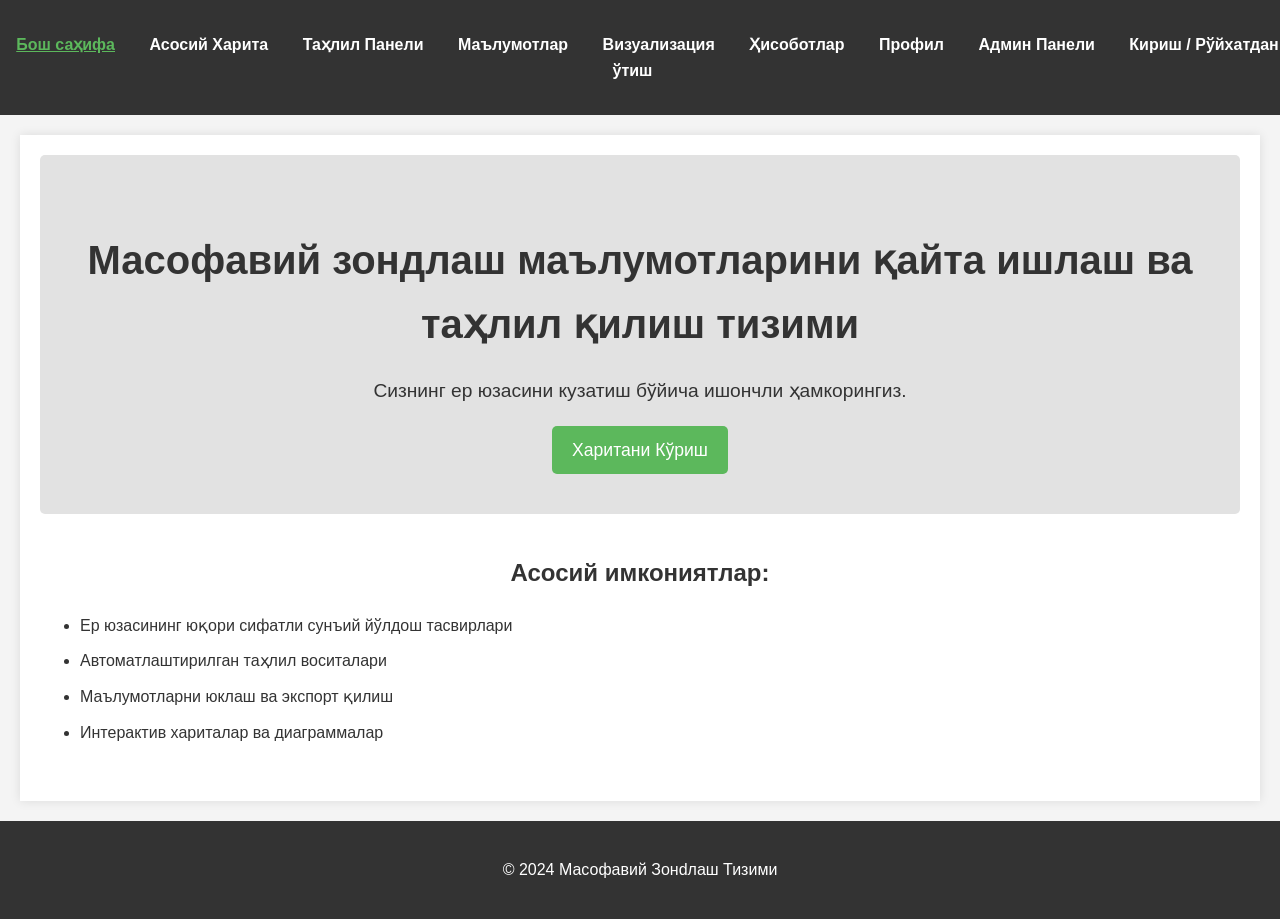
==== index.html @ b6944f49 "It seems" ====
<!DOCTYPE html>
<html lang="uz">
<head>
    <meta charset="UTF-8">
    <meta name="viewport" content="width=device-width, initial-scale=1.0">
    <title>Бош саҳифа - Масофавий Зондлаш</title>
    <link rel="stylesheet" href="style.css">
</head>
<body>
    <header>
        <nav>
            <ul>
                <li><a href="index.html">Бош саҳифа</a></li>
                <li><a href="map.html">Асосий Харита</a></li>
                <li><a href="analysis.html">Таҳлил Панели</a></li>
                <li><a href="data.html">Маълумотлар</a></li>
                <li><a href="visualization.html">Визуализация</a></li>
                <li><a href="reports.html">Ҳисоботлар</a></li>
                <li><a href="profile.html">Профил</a></li>
                <li><a href="admin.html">Админ Панели</a></li>
                <li><a href="login.html">Кириш / Рўйхатдан ўтиш</a></li>
            </ul>
        </nav>
    </header>
    <main>
        <section id="hero">
            <h1>Масофавий зондлаш маълумотларини қайта ишлаш ва таҳлил қилиш тизими</h1>
            <p>Сизнинг ер юзасини кузатиш бўйича ишончли ҳамкорингиз.</p>
            <a href="map.html" class="cta-button">Харитани Кўриш</a>
        </section>

        <section id="features">
            <h2>Асосий имкониятлар:</h2>
            <ul>
                <li>Ер юзасининг юқори сифатли сунъий йўлдош тасвирлари</li>
                <li>Автоматлаштирилган таҳлил воситалари</li>
                <li>Маълумотларни юклаш ва экспорт қилиш</li>
                <li>Интерактив хариталар ва диаграммалар</li>
            </ul>
        </section>
    </main>
    <footer>
        <p>&copy; 2024 Масофавий Зонdлаш Тизими</p>
    </footer>
    <script src="js/main.js"></script>
</body>
</html>
---- style.css ----
body {
    font-family: 'Arial', sans-serif;
    margin: 0;
    padding: 0;
    background-color: #f4f4f4;
    color: #333;
    line-height: 1.6;
}

header {
    background-color: #333;
    color: #fff;
    padding: 1rem 0;
    text-align: center;
}

header nav ul {
    padding: 0;
    list-style: none;
}

header nav ul li {
    display: inline;
    margin: 0 15px;
}

header nav ul li a {
    color: #fff;
    text-decoration: none;
    font-weight: bold;
}

header nav ul li a:hover {
    text-decoration: underline;
}

main {
    padding: 20px;
    max-width: 1200px;
    margin: 20px auto;
    background-color: #fff;
    box-shadow: 0 0 10px rgba(0,0,0,0.1);
}

#hero {
    background-color: #e2e2e2;
    padding: 40px 20px;
    text-align: center;
    border-radius: 5px;
}

#hero h1 {
    font-size: 2.5em;
    margin-bottom: 10px;
}

#hero p {
    font-size: 1.2em;
    margin-bottom: 20px;
}

.cta-button {
    display: inline-block;
    background-color: #5cb85c;
    color: white;
    padding: 10px 20px;
    text-decoration: none;
    border-radius: 5px;
    font-size: 1.1em;
}

.cta-button:hover {
    background-color: #4cae4c;
}

#features {
    padding: 20px 0;
}

#features h2 {
    text-align: center;
    margin-bottom: 20px;
}

#features ul {
    list-style: disc;
    padding-left: 40px;
}

#features ul li {
    margin-bottom: 10px;
}

footer {
    text-align: center;
    padding: 20px;
    background-color: #333;
    color: #fff;
    margin-top: 20px;
}

/* Basic Form Styling */
.form-container {
    background: #fff;
    padding: 30px;
    border-radius: 8px;
    box-shadow: 0 2px 10px rgba(0,0,0,0.1);
    max-width: 500px;
    margin: 40px auto;
}

.form-container h1, .form-container h2 {
    text-align: center;
    margin-bottom: 20px;
}

.form-group {
    margin-bottom: 15px;
}

.form-group label {
    display: block;
    margin-bottom: 5px;
    font-weight: bold;
}

.form-group input[type="text"],
.form-group input[type="email"],
.form-group input[type="password"],
.form-group select,
.form-group textarea {
    width: calc(100% - 20px);
    padding: 10px;
    border: 1px solid #ddd;
    border-radius: 4px;
    box-sizing: border-box;
}

.form-group textarea {
    resize: vertical;
    min-height: 80px;
}

.form-group button {
    background-color: #5cb85c;
    color: white;
    padding: 10px 15px;
    border: none;
    border-radius: 4px;
    cursor: pointer;
    font-size: 1em;
    width: 100%;
}

.form-group button:hover {
    background-color: #4cae4c;
}

/* Map and Chart Placeholders */
#map-container {
    height: 500px;
    width: 100%;
    background-color: #e9e9e9; /* Placeholder background */
    border: 1px solid #ccc;
    margin-bottom: 20px;
    display: flex;
    align-items: center;
    justify-content: center;
    text-align: center;
}

#chart-container {
    width: 100%;
    max-width: 800px;
    margin: 20px auto;
    background-color: #f9f9f9; /* Placeholder background */
    border: 1px solid #ccc;
    padding: 20px;
    box-sizing: border-box;
    display: flex;
    align-items: center;
    justify-content: center;
    text-align: center;
    min-height: 400px;
}

.page-title {
    text-align: center;
    margin-bottom: 30px;
}

/* Table styles */
table {
    width: 100%;
    border-collapse: collapse;
    margin-bottom: 20px;
}

table th, table td {
    border: 1px solid #ddd;
    padding: 8px;
    text-align: left;
}

table th {
    background-color: #f2f2f2;
}
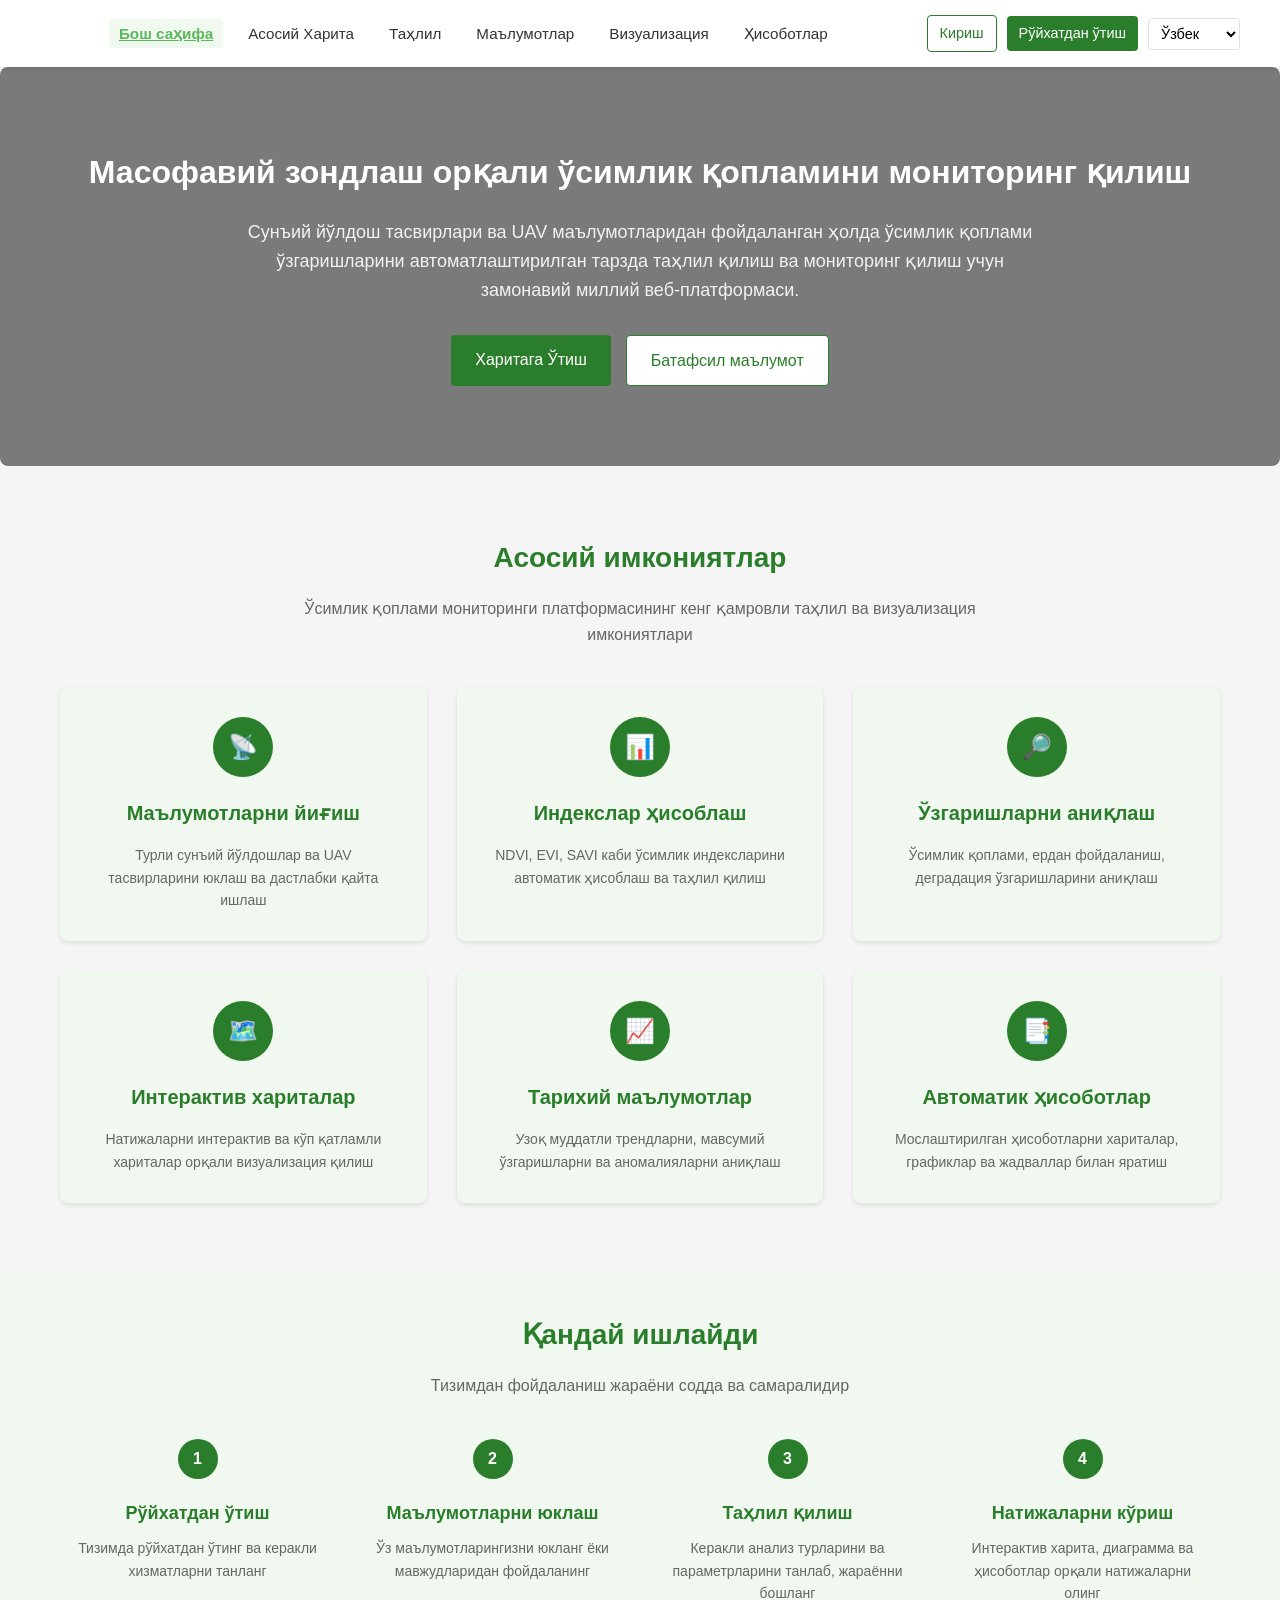
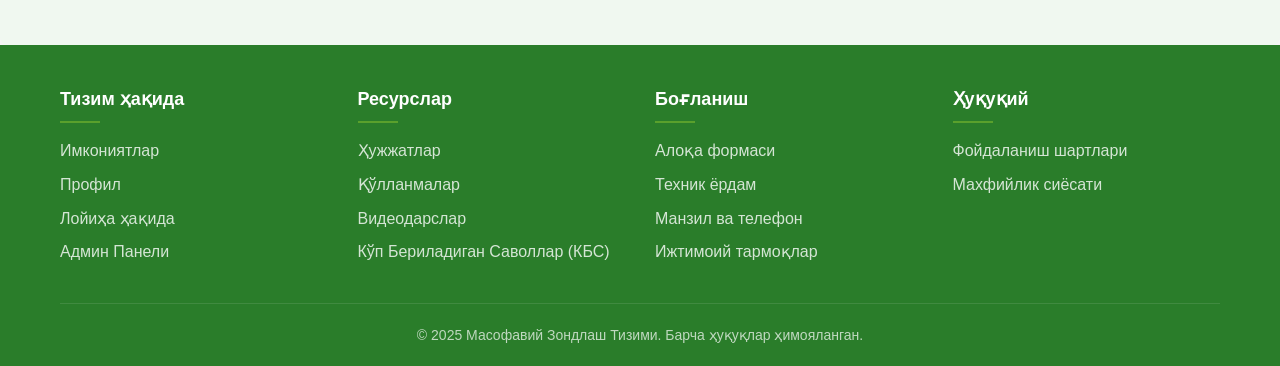
==== commit 80051b21: "Update page titles and restructure HTML for consistency across the application; move inline styles t" ====
--- a/index.html
+++ b/index.html
@@ -3,44 +3,172 @@
 <head>
     <meta charset="UTF-8">
     <meta name="viewport" content="width=device-width, initial-scale=1.0">
-    <title>Бош саҳифа - Масофавий Зондлаш</title>
+    <title>Ўсимлик қоплами мониторинги - Бош саҳифа</title>
     <link rel="stylesheet" href="style.css">
 </head>
 <body>
     <header>
-        <nav>
-            <ul>
-                <li><a href="index.html">Бош саҳифа</a></li>
-                <li><a href="map.html">Асосий Харита</a></li>
-                <li><a href="analysis.html">Таҳлил Панели</a></li>
-                <li><a href="data.html">Маълумотлар</a></li>
-                <li><a href="visualization.html">Визуализация</a></li>
-                <li><a href="reports.html">Ҳисоботлар</a></li>
-                <li><a href="profile.html">Профил</a></li>
-                <li><a href="admin.html">Админ Панели</a></li>
-                <li><a href="login.html">Кириш / Рўйхатдан ўтиш</a></li>
-            </ul>
-        </nav>
+        <div class="container header-container">
+            <nav>
+                <ul>
+                    <li><a href="index.html" class="active">Бош саҳифа</a></li>
+                    <li><a href="map.html">Асосий Харита</a></li>
+                    <li><a href="analysis.html">Таҳлил</a></li>
+                    <li><a href="data.html">Маълумотлар</a></li>
+                    <li><a href="visualization.html">Визуализация</a></li>
+                    <li><a href="reports.html">Ҳисоботлар</a></li>
+                </ul>
+            </nav>
+            <div class="user-controls">
+                <a href="login.html" class="btn btn-secondary">Кириш</a>
+                <a href="login.html" class="btn">Рўйхатдан ўтиш</a>
+                <div class="language-selector">
+                    <select>
+                        <option value="uz">Ўзбек</option>
+                        <option value="ru">Русский</option>
+                        <option value="en">English</option>
+                    </select>
+                </div>
+            </div>
+        </div>
     </header>
-    <main>
-        <section id="hero">
-            <h1>Масофавий зондлаш маълумотларини қайта ишлаш ва таҳлил қилиш тизими</h1>
-            <p>Сизнинг ер юзасини кузатиш бўйича ишончли ҳамкорингиз.</p>
-            <a href="map.html" class="cta-button">Харитани Кўриш</a>
-        </section>
-
-        <section id="features">
-            <h2>Асосий имкониятлар:</h2>
-            <ul>
-                <li>Ер юзасининг юқори сифатли сунъий йўлдош тасвирлари</li>
-                <li>Автоматлаштирилган таҳлил воситалари</li>
-                <li>Маълумотларни юклаш ва экспорт қилиш</li>
-                <li>Интерактив хариталар ва диаграммалар</li>
-            </ul>
-        </section>
-    </main>
+    
+    <section class="hero">
+        <div class="container">
+            <h2>Масофавий зондлаш орқали ўсимлик қопламини мониторинг қилиш</h2>
+            <p>Сунъий йўлдош тасвирлари ва UAV маълумотларидан фойдаланган ҳолда ўсимлик қоплами ўзгаришларини автоматлаштирилган тарзда таҳлил қилиш ва мониторинг қилиш учун замонавий миллий веб-платформаси.</p>
+            <div class="cta-buttons">
+                <a href="map.html" class="btn">Харитага Ўтиш</a>
+                <a href="#" class="btn btn-secondary">Батафсил маълумот</a>
+            </div>
+        </div>
+    </section>
+    
+    <section class="features">
+        <div class="container">
+            <div class="section-heading">
+                <h2>Асосий имкониятлар</h2>
+                <p>Ўсимлик қоплами мониторинги платформасининг кенг қамровли таҳлил ва визуализация имкониятлари</p>
+            </div>
+            
+            <div class="features-grid">
+                <div class="feature-card">
+                    <div class="feature-icon">📡</div>
+                    <h3>Маълумотларни йиғиш</h3>
+                    <p>Турли сунъий йўлдошлар ва UAV тасвирларини юклаш ва дастлабки қайта ишлаш</p>
+                </div>
+                
+                <div class="feature-card">
+                    <div class="feature-icon">📊</div>
+                    <h3>Индекслар ҳисоблаш</h3>
+                    <p>NDVI, EVI, SAVI каби ўсимлик индексларини автоматик ҳисоблаш ва таҳлил қилиш</p>
+                </div>
+                
+                <div class="feature-card">
+                    <div class="feature-icon">🔎</div>
+                    <h3>Ўзгаришларни аниқлаш</h3>
+                    <p>Ўсимлик қоплами, ердан фойдаланиш, деградация ўзгаришларини аниқлаш</p>
+                </div>
+                
+                <div class="feature-card">
+                    <div class="feature-icon">🗺️</div>
+                    <h3>Интерактив хариталар</h3>
+                    <p>Натижаларни интерактив ва кўп қатламли хариталар орқали визуализация қилиш</p>
+                </div>
+                
+                <div class="feature-card">
+                    <div class="feature-icon">📈</div>
+                    <h3>Тарихий маълумотлар</h3>
+                    <p>Узоқ муддатли трендларни, мавсумий ўзгаришларни ва аномалияларни аниқлаш</p>
+                </div>
+                
+                <div class="feature-card">
+                    <div class="feature-icon">📑</div>
+                    <h3>Автоматик ҳисоботлар</h3>
+                    <p>Мослаштирилган ҳисоботларни хариталар, графиклар ва жадваллар билан яратиш</p>
+                </div>
+            </div>
+        </div>
+    </section>
+    
+    <section class="how-it-works">
+        <div class="container">
+            <div class="section-heading">
+                <h2>Қандай ишлайди</h2>
+                <p>Тизимдан фойдаланиш жараёни содда ва самаралидир</p>
+            </div>
+            
+            <div class="steps">
+                <div class="step">
+                    <div class="step-number">1</div>
+                    <h3>Рўйхатдан ўтиш</h3>
+                    <p>Тизимда рўйхатдан ўтинг ва керакли хизматларни танланг</p>
+                </div>
+                <div class="step">
+                    <div class="step-number">2</div>
+                    <h3>Маълумотларни юклаш</h3>
+                    <p>Ўз маълумотларингизни юкланг ёки мавжудларидан фойдаланинг</p>
+                </div>
+                <div class="step">
+                    <div class="step-number">3</div>
+                    <h3>Таҳлил қилиш</h3>
+                    <p>Керакли анализ турларини ва параметрларини танлаб, жараённи бошланг</p>
+                </div>
+                <div class="step">
+                    <div class="step-number">4</div>
+                    <h3>Натижаларни кўриш</h3>
+                    <p>Интерактив харита, диаграмма ва ҳисоботлар орқали натижаларни олинг</p>
+                </div>
+            </div>
+        </div>
+    </section>
+    
     <footer>
-        <p>&copy; 2024 Масофавий Зонdлаш Тизими</p>
+        <div class="container">
+            <div class="footer-content">
+                <div class="footer-column">
+                    <h3>Тизим ҳақида</h3>
+                    <ul>
+                        <li><a href="#">Имкониятлар</a></li>
+                        <li><a href="profile.html">Профил</a></li>
+                        <li><a href="#">Лойиҳа ҳақида</a></li>
+                        <li><a href="admin.html">Админ Панели</a></li>
+                    </ul>
+                </div>
+                
+                <div class="footer-column">
+                    <h3>Ресурслар</h3>
+                    <ul>
+                        <li><a href="#">Ҳужжатлар</a></li>
+                        <li><a href="#">Қўлланмалар</a></li>
+                        <li><a href="#">Видеодарслар</a></li>
+                        <li><a href="#">Кўп Бериладиган Саволлар (КБС)</a></li>
+                    </ul>
+                </div>
+                
+                <div class="footer-column">
+                    <h3>Боғланиш</h3>
+                    <ul>
+                        <li><a href="#">Алоқа формаси</a></li>
+                        <li><a href="#">Техник ёрдам</a></li>
+                        <li><a href="#">Манзил ва телефон</a></li>
+                        <li><a href="#">Ижтимоий тармоқлар</a></li>
+                    </ul>
+                </div>
+                
+                <div class="footer-column">
+                    <h3>Ҳуқуқий</h3>
+                    <ul>
+                        <li><a href="#">Фойдаланиш шартлари</a></li>
+                        <li><a href="#">Махфийлик сиёсати</a></li>
+                    </ul>
+                </div>
+            </div>
+            
+            <div class="footer-bottom">
+                <p>&copy; 2025 Масофавий Зондлаш Тизими. Барча ҳуқуқлар ҳимояланган.</p>
+            </div>
+        </div>
     </footer>
     <script src="js/main.js"></script>
 </body>
--- a/style.css
+++ b/style.css
@@ -1,180 +1,501 @@
-body {
-    font-family: 'Arial', sans-serif;
+/* Global Styles from Wireframe */
+:root {
+    --primary-color: #2a7d2a;
+    --secondary-color: #f0f8f0;
+    --accent-color: #5aa02c;
+    --text-color: #333;
+    --light-gray: #f5f5f5;
+    --medium-gray: #e0e0e0;
+    --dark-gray: #666;
+    --white: #fff;
+    --shadow: 0 2px 5px rgba(0,0,0,0.1);
+}
+
+* {
     margin: 0;
     padding: 0;
-    background-color: #f4f4f4;
-    color: #333;
+    box-sizing: border-box;
+    font-family: 'Segoe UI', Tahoma, Geneva, Verdana, sans-serif;
+}
+
+body {
+    color: var(--text-color);
+    background-color: var(--light-gray);
     line-height: 1.6;
-}
-
+    display: flex;
+    flex-direction: column;
+    min-height: 100vh;
+}
+
+a {
+    text-decoration: none;
+    color: var(--primary-color);
+}
+a:hover {
+    color: var(--accent-color);
+}
+
+.container {
+    max-width: 1200px;
+    margin: 0 auto;
+    padding: 0 20px;
+    width: 100%;
+}
+
+.btn {
+    display: inline-block;
+    padding: 8px 16px;
+    background-color: var(--primary-color);
+    color: var(--white);
+    border: none;
+    border-radius: 4px;
+    cursor: pointer;
+    transition: all 0.3s ease;
+    font-weight: 500;
+    text-align: center;
+}
+
+.btn:hover {
+    background-color: var(--accent-color);
+    transform: translateY(-1px);
+}
+
+.btn-secondary {
+    background-color: var(--white);
+    color: var(--primary-color);
+    border: 1px solid var(--primary-color);
+}
+
+.btn-secondary:hover {
+    background-color: var(--secondary-color);
+}
+
+/* Updated Header Styles */
 header {
-    background-color: #333;
-    color: #fff;
-    padding: 1rem 0;
-    text-align: center;
-}
-
-header nav ul {
+    background-color: var(--white);
+    box-shadow: var(--shadow);
+    position: relative;
+    z-index: 100;
+    width: 100%;
+}
+
+.header-container {
+    display: flex;
+    justify-content: space-between;
+    align-items: center;
+    padding: 15px 0;
+}
+
+/* Simplified Navigation */
+nav {
+    flex: 1;
+    margin: 0;
+}
+
+nav ul {
+    display: flex;
+    list-style: none;
+    align-items: center;
+    justify-content: center;
+    gap: 15px;
     padding: 0;
-    list-style: none;
-}
-
-header nav ul li {
-    display: inline;
-    margin: 0 15px;
-}
-
-header nav ul li a {
-    color: #fff;
-    text-decoration: none;
-    font-weight: bold;
-}
-
-header nav ul li a:hover {
-    text-decoration: underline;
-}
-
+    margin: 0;
+}
+
+nav ul li a {
+    font-weight: 500;
+    padding: 6px 10px;
+    color: var(--text-color);
+    border-radius: 4px;
+    transition: all 0.3s ease;
+    font-size: 0.95em;
+    white-space: nowrap;
+}
+
+nav ul li a:hover,
+nav ul li a.active {
+    color: var(--primary-color);
+    background-color: var(--secondary-color);
+}
+
+/* Updated User Controls */
+.user-controls {
+    display: flex;
+    align-items: center;
+    gap: 10px;
+    margin-left: 20px;
+}
+
+.user-controls .btn {
+    padding: 6px 12px;
+    font-size: 0.9em;
+}
+
+.language-selector select {
+    padding: 6px 8px;
+    border: 1px solid var(--medium-gray);
+    border-radius: 4px;
+    background-color: var(--white);
+    cursor: pointer;
+    transition: border-color 0.3s ease;
+    font-size: 0.9em;
+}
+
+.language-selector select:hover {
+    border-color: var(--primary-color);
+}
+
+/* Main Content Area - Updated Styling */
 main {
-    padding: 20px;
-    max-width: 1200px;
-    margin: 20px auto;
-    background-color: #fff;
-    box-shadow: 0 0 10px rgba(0,0,0,0.1);
-}
-
-#hero {
-    background-color: #e2e2e2;
-    padding: 40px 20px;
-    text-align: center;
-    border-radius: 5px;
-}
-
-#hero h1 {
-    font-size: 2.5em;
-    margin-bottom: 10px;
-}
-
-#hero p {
-    font-size: 1.2em;
-    margin-bottom: 20px;
-}
-
-.cta-button {
-    display: inline-block;
-    background-color: #5cb85c;
-    color: white;
-    padding: 10px 20px;
-    text-decoration: none;
-    border-radius: 5px;
-    font-size: 1.1em;
-}
-
-.cta-button:hover {
-    background-color: #4cae4c;
-}
-
-#features {
-    padding: 20px 0;
-}
-
-#features h2 {
-    text-align: center;
-    margin-bottom: 20px;
-}
-
-#features ul {
-    list-style: disc;
-    padding-left: 40px;
-}
-
-#features ul li {
-    margin-bottom: 10px;
-}
-
-footer {
-    text-align: center;
-    padding: 20px;
-    background-color: #333;
-    color: #fff;
-    margin-top: 20px;
-}
-
-/* Basic Form Styling */
-.form-container {
-    background: #fff;
+    flex-grow: 1;
+    padding: 30px 0;
+    background-color: var(--light-gray);
+}
+
+.main-content-wrapper {
+    background-color: var(--white);
     padding: 30px;
     border-radius: 8px;
-    box-shadow: 0 2px 10px rgba(0,0,0,0.1);
-    max-width: 500px;
-    margin: 40px auto;
-}
-
-.form-container h1, .form-container h2 {
-    text-align: center;
+    box-shadow: var(--shadow);
+    max-width: 1200px;
+    margin: 0 auto 20px auto;
+}
+
+.page-title {
+    text-align: center;
+    margin-bottom: 30px;
+    font-size: 2em;
+    color: var(--primary-color);
+    font-weight: 600;
+}
+
+/* Hero Section from Wireframe */
+.hero {
+    background-image: linear-gradient(rgba(0,0,0,0.5), rgba(0,0,0,0.5)), url('/api/placeholder/1200/400');
+    background-size: cover;
+    background-position: center;
+    color: var(--white);
+    padding: 80px 20px; /* Added horizontal padding */
+    text-align: center;
+    border-radius: 8px; /* Optional: to match content wrapper */
+    margin-bottom: 30px; /* Space below hero */
+}
+
+.hero h2 {
+    font-size: 32px;
     margin-bottom: 20px;
 }
 
+.hero p {
+    font-size: 18px;
+    max-width: 800px;
+    margin: 0 auto 30px;
+    opacity: 0.9;
+}
+
+.cta-buttons {
+    display: flex;
+    justify-content: center;
+    gap: 15px;
+}
+
+.cta-buttons .btn {
+    padding: 12px 24px;
+    font-size: 16px;
+}
+
+/* Features Section from Wireframe */
+.features {
+    padding: 40px 0; /* Adjusted padding */
+    /* background-color: var(--white); Already part of .main-content-wrapper if used inside */
+}
+
+.section-heading {
+    text-align: center;
+    margin-bottom: 40px;
+}
+
+.section-heading h2 {
+    font-size: 28px;
+    color: var(--primary-color);
+    margin-bottom: 15px;
+}
+
+.section-heading p {
+    font-size: 16px;
+    color: var(--dark-gray);
+    max-width: 700px;
+    margin: 0 auto;
+}
+
+.features-grid {
+    display: grid;
+    grid-template-columns: repeat(auto-fit, minmax(280px, 1fr)); /* Responsive grid */
+    gap: 30px;
+}
+
+.feature-card {
+    background-color: var(--secondary-color);
+    border-radius: 8px;
+    padding: 30px;
+    text-align: center;
+    box-shadow: var(--shadow);
+    transition: transform 0.3s;
+}
+
+.feature-card:hover {
+    transform: translateY(-5px);
+}
+
+.feature-icon {
+    width: 60px;
+    height: 60px;
+    background-color: var(--primary-color);
+    border-radius: 50%;
+    display: flex;
+    align-items: center;
+    justify-content: center;
+    margin: 0 auto 20px;
+    color: var(--white);
+    font-size: 24px;
+}
+
+.feature-card h3 {
+    font-size: 20px;
+    margin-bottom: 15px;
+    color: var(--primary-color);
+}
+
+.feature-card p {
+    font-size: 14px;
+    color: var(--dark-gray);
+}
+
+/* How It Works from Wireframe */
+.how-it-works {
+    padding: 40px 0; /* Adjusted padding */
+    background-color: var(--secondary-color); /* Standalone section background */
+    margin-top: 30px; /* Space above if it follows another section */
+    border-radius: 8px;
+}
+
+.steps {
+    display: flex;
+    justify-content: space-around;
+    margin-top: 40px;
+    flex-wrap: wrap;
+    gap: 20px;
+    position: relative;
+}
+
+.step {
+    flex: 1;
+    text-align: center;
+    padding: 0 15px;
+    position: relative;
+    min-width: 200px;
+}
+
+.step:not(:last-child):after {
+    display: none !important;
+}
+
+.step-arrow {
+    display: flex;
+    align-items: center;
+    justify-content: center;
+    font-size: 2.2em;
+    color: var(--primary-color);
+    flex: 0 0 40px;
+    height: 100%;
+    margin: 0 0px;
+    user-select: none;
+}
+
+.step-number {
+    width: 40px;
+    height: 40px;
+    background-color: var(--primary-color);
+    color: var(--white);
+    border-radius: 50%;
+    display: flex;
+    align-items: center;
+    justify-content: center;
+    margin: 0 auto 20px;
+    font-weight: bold;
+    position: relative;
+    z-index: 1;
+}
+
+.step h3 {
+    margin-bottom: 10px; /* Adjusted margin */
+    color: var(--primary-color);
+    font-size: 18px; /* Adjusted font size */
+}
+.step p {
+    font-size: 14px;
+    color: var(--dark-gray);
+}
+
+/* Footer from Wireframe */
+footer {
+    background-color: var(--primary-color);
+    color: var(--white);
+    padding: 40px 0 20px;
+    margin-top: auto; /* Pushes footer to bottom */
+}
+
+.footer-content {
+    display: grid;
+    grid-template-columns: repeat(auto-fit, minmax(220px, 1fr)); /* Responsive grid */
+    gap: 30px;
+    margin-bottom: 30px;
+}
+
+.footer-column h3 {
+    font-size: 18px;
+    margin-bottom: 15px;
+    position: relative;
+    padding-bottom: 10px;
+    color: var(--white); /* Ensure footer headings are white */
+}
+
+.footer-column h3:after {
+    content: '';
+    position: absolute;
+    bottom: 0;
+    left: 0;
+    width: 40px;
+    height: 2px;
+    background-color: var(--accent-color);
+}
+
+.footer-column ul {
+    list-style: none;
+    padding: 0; /* Reset padding */
+}
+
+.footer-column ul li {
+    margin-bottom: 8px;
+}
+
+.footer-column ul li a {
+    color: rgba(255, 255, 255, 0.8);
+    transition: color 0.3s;
+}
+
+.footer-column ul li a:hover {
+    color: var(--white);
+    text-decoration: underline;
+}
+
+.footer-bottom {
+    text-align: center;
+    border-top: 1px solid rgba(255, 255, 255, 0.1);
+    padding-top: 20px;
+    font-size: 14px;
+    color: rgba(255, 255, 255, 0.7);
+}
+
+/* ------ Integration of Previous CSS for other pages ------ */
+
+/* Basic Form Styling - Integrated with wireframe theme */
+.form-container {
+    background: var(--white);
+    padding: 30px;
+    border-radius: 8px;
+    box-shadow: var(--shadow);
+    max-width: 600px; /* Default max-width, can be overridden */
+    margin: 0 auto 30px auto; /* Centered with bottom margin */
+}
+
+.form-container h1, /* For login/register page main titles */
+.form-container h2 { /* For sub-titles within forms */
+    text-align: center;
+    margin-bottom: 25px;
+    color: var(--primary-color);
+}
+
 .form-group {
-    margin-bottom: 15px;
+    margin-bottom: 20px;
 }
 
 .form-group label {
     display: block;
-    margin-bottom: 5px;
-    font-weight: bold;
+    margin-bottom: 8px;
+    font-weight: 500; /* Slightly bolder labels */
+    color: var(--dark-gray);
 }
 
 .form-group input[type="text"],
 .form-group input[type="email"],
 .form-group input[type="password"],
+.form-group input[type="number"],
+.form-group input[type="date"],
 .form-group select,
-.form-group textarea {
-    width: calc(100% - 20px);
-    padding: 10px;
-    border: 1px solid #ddd;
+.form-group textarea,
+.form-group input[type="file"]{
+    width: 100%; /* Full width */
+    padding: 10px 12px;
+    border: 1px solid var(--medium-gray);
     border-radius: 4px;
     box-sizing: border-box;
+    font-size: 15px;
+    background-color: var(--white);
+}
+
+.form-group input[type="file"] {
+    padding: 5px;
 }
 
 .form-group textarea {
     resize: vertical;
-    min-height: 80px;
-}
-
-.form-group button {
-    background-color: #5cb85c;
-    color: white;
-    padding: 10px 15px;
+    min-height: 100px;
+}
+
+.form-group button, /* Targets general buttons inside form-group */
+.form-group input[type="submit"] /* Also target submit inputs if used */
+{
+    background-color: var(--primary-color);
+    color: var(--white);
+    padding: 12px 18px;
     border: none;
     border-radius: 4px;
     cursor: pointer;
     font-size: 1em;
     width: 100%;
-}
-
-.form-group button:hover {
-    background-color: #4cae4c;
-}
-
-/* Map and Chart Placeholders */
-#map-container {
-    height: 500px;
+    transition: background-color 0.3s;
+}
+
+.form-group button:hover,
+.form-group input[type="submit"]:hover {
+    background-color: var(--accent-color);
+}
+
+/* Map and Chart Placeholders - Integrated */
+#map-container, /* For map.html */
+#visualization-map-container /* For visualization.html */
+{
+    height: 450px; /* Adjusted height */
     width: 100%;
-    background-color: #e9e9e9; /* Placeholder background */
-    border: 1px solid #ccc;
+    background-color: var(--medium-gray); /* Placeholder background */
+    border: 1px solid var(--dark-gray-soft, #ccc);
     margin-bottom: 20px;
     display: flex;
     align-items: center;
     justify-content: center;
     text-align: center;
-}
-
-#chart-container {
+    border-radius: 5px;
+}
+
+#chart-container, /* For analysis.html */
+#visualization-chart-container /* For visualization.html */
+{
     width: 100%;
     max-width: 800px;
     margin: 20px auto;
-    background-color: #f9f9f9; /* Placeholder background */
-    border: 1px solid #ccc;
+    background-color: var(--white); /* Chart on white bg */
+    border: 1px solid var(--medium-gray);
     padding: 20px;
     box-sizing: border-box;
     display: flex;
@@ -182,26 +503,330 @@
     justify-content: center;
     text-align: center;
     min-height: 400px;
-}
-
-.page-title {
-    text-align: center;
-    margin-bottom: 30px;
-}
-
-/* Table styles */
+    border-radius: 5px;
+    box-shadow: var(--shadow);
+}
+
+/* Table styles - Integrated */
 table {
     width: 100%;
     border-collapse: collapse;
     margin-bottom: 20px;
+    box-shadow: var(--shadow);
+    border-radius: 5px; /* Rounded corners for table */
+    overflow: hidden; /* To make border-radius work on th/td */
 }
 
 table th, table td {
-    border: 1px solid #ddd;
-    padding: 8px;
+    border: 1px solid var(--medium-gray);
+    padding: 10px 12px; /* Increased padding */
     text-align: left;
+    font-size: 15px;
 }
 
 table th {
-    background-color: #f2f2f2;
+    background-color: var(--secondary-color);
+    color: var(--primary-color);
+    font-weight: 600;
+}
+
+table tr:nth-child(even) {
+    background-color: var(--light-gray);
+}
+
+table tr:hover {
+    background-color: var(--medium-gray);
+}
+
+table a {
+    margin-right: 8px;
+}
+
+/* Updated Responsive Styles */
+@media (max-width: 992px) {
+    .header-container {
+        flex-wrap: wrap;
+    }
+    
+    nav {
+        order: 3;
+        width: 100%;
+        margin: 15px 0 0 0;
+    }
+    
+    nav ul {
+        flex-wrap: wrap;
+        justify-content: center;
+    }
+    
+    .user-controls {
+        margin-left: auto;
+    }
+}
+
+@media (max-width: 768px) {
+    .header-container {
+        flex-direction: column;
+        align-items: stretch;
+        padding: 15px;
+    }
+    
+    nav ul {
+        flex-direction: column;
+        gap: 10px;
+    }
+    
+    .user-controls {
+        flex-direction: column;
+        width: 100%;
+        margin-top: 15px;
+    }
+    
+    .user-controls .btn,
+    .language-selector select {
+        width: 100%;
+    }
+    
+    .main-content-wrapper {
+        padding: 20px;
+    }
+    
+    .page-title {
+        font-size: 1.8em;
+    }
+}
+
+@media (max-width: 900px) {
+    .steps {
+        flex-direction: column;
+        align-items: center;
+    }
+    .step-arrow {
+        transform: rotate(90deg);
+        margin: 10px 0;
+    }
+}
+
+/* Specific styles for map.html filter panel */
+.map-layout {
+    display: flex;
+    flex-wrap: wrap; /* Allow wrapping on smaller screens */
+    gap: 20px;
+}
+#map-controls {
+    flex: 0 0 300px; /* Fixed width for controls, adjust as needed */
+    padding: 20px;
+    background-color: var(--secondary-color);
+    border: 1px solid var(--medium-gray);
+    border-radius: 8px;
+    box-shadow: var(--shadow);
+    height: fit-content; /* Adjust height to content */
+}
+@media (max-width: 992px) {
+    #map-controls {
+        flex: 1 1 100%; /* Full width on smaller screens */
+        max-width: 100%;
+    }
+}
+
+#map-controls h3 {
+    margin-top: 0;
+    margin-bottom: 15px;
+    border-bottom: 1px solid var(--medium-gray);
+    padding-bottom: 10px;
+    color: var(--primary-color);
+    font-size: 1.2em;
+}
+.control-group {
+    margin-bottom: 15px;
+}
+.control-group label {
+    display: block;
+    margin-bottom: 5px;
+    font-weight: 500;
+    color: var(--dark-gray);
+}
+.control-group select,
+.control-group input[type="date"],
+.control-group input[type="number"],
+.control-group input[type="text"] {
+    width: 100%;
+    padding: 8px 10px;
+    border: 1px solid var(--medium-gray);
+    border-radius: 4px;
+    box-sizing: border-box;
+    background-color: var(--white);
+}
+.control-group input[type="checkbox"] {
+    margin-right: 8px;
+    vertical-align: middle;
+}
+.control-group label[for*="overlay"] { /* More specific selector for checkbox labels */
+    display: inline-block; /* Keep label next to checkbox */
+    font-weight: normal;
+}
+
+#map-container-wrapper {
+    flex-grow: 1;
+    min-width: 300px; /* Ensure map has some width even when controls are wide */
+}
+
+/* Admin page specific styles */
+.admin-sections {
+    display: flex;
+    flex-wrap: wrap;
+    gap: 20px;
+}
+.admin-section {
+    background-color: var(--white);
+    border: 1px solid var(--medium-gray);
+    border-radius: 8px;
+    padding: 25px;
+    flex: 1;
+    min-width: 320px; /* Ensures sections don't get too small */
+    box-shadow: var(--shadow);
+}
+.admin-section h2 {
+    margin-top: 0;
+    border-bottom: 1px solid var(--medium-gray);
+    padding-bottom: 10px;
+    margin-bottom: 20px;
+    color: var(--primary-color);
+    font-size: 1.5em;
+}
+.admin-section ul {
+    list-style: none;
+    padding: 0;
+}
+.admin-section ul li {
+    padding: 10px 0;
+    border-bottom: 1px solid var(--light-gray);
+}
+.admin-section ul li:last-child {
+    border-bottom: none;
+}
+.admin-section a {
+    text-decoration: none;
+    color: var(--primary-color);
+}
+.admin-section a:hover {
+    text-decoration: underline;
+    color: var(--accent-color);
+}
+.admin-section .action-btn { /* This was from wireframe, seems fine */
+    display: inline-block;
+    padding: 5px 10px;
+    background-color: var(--primary-color);
+    color: white;
+    border-radius: 3px;
+    font-size: 0.9em;
+    margin-left: 10px;
+}
+ .admin-section .action-btn.delete {
+    background-color: #dc3545; /* Standard delete color */
+}
+
+/* Visualization page specific styles */
+.visualization-layout {
+    display: flex;
+    flex-direction: column;
+    gap: 20px;
+}
+.visualization-options {
+    padding: 20px;
+    background-color: var(--secondary-color);
+    border: 1px solid var(--medium-gray);
+    border-radius: 8px;
+    box-shadow: var(--shadow);
+}
+.visualization-options h2 {
+    margin-top:0;
+    margin-bottom: 20px;
+    color: var(--primary-color);
+}
+
+#visualization-output h2 {
+    text-align:center;
+    color: var(--primary-color);
+    margin-bottom: 20px;
+}
+
+/* Ensure placeholder text is less prominent */
+#map-container p, 
+#visualization-map-container p,
+#chart-container p,
+#visualization-chart-container p,
+#viz-placeholder-message,
+#reports-list p em,
+#search-results p em {
+    color: var(--dark-gray);
+    font-style: italic;
+}
+
+/* Data page: side-by-side search and results */
+.data-search-layout {
+    display: flex;
+    gap: 32px;
+    align-items: flex-start;
+    margin-bottom: 40px;
+}
+.data-search-layout .form-container {
+    max-width: 350px;
+    min-width: 260px;
+    flex: 0 0 350px;
+    margin-bottom: 0;
+}
+.data-search-layout #search-results {
+    flex: 1 1 0%;
+    margin-top: 0;
+}
+
+@media (max-width: 900px) {
+    .data-search-layout {
+        flex-direction: column;
+        gap: 24px;
+    }
+    .data-search-layout .form-container,
+    .data-search-layout #search-results {
+        max-width: 100%;
+        flex: 1 1 100%;
+    }
+}
+
+/* Visualization settings row alignment */
+.visualization-options form {
+    display: flex;
+    gap: 20px;
+    align-items: stretch;
+    flex-wrap: wrap;
+    margin-bottom: 0;
+}
+.visualization-options .form-group {
+    flex: 1 1 200px;
+    min-width: 180px;
+    margin-bottom: 0;
+    display: flex;
+    flex-direction: column;
+    justify-content: flex-end;
+}
+.visualization-options .form-group label {
+    margin-bottom: 6px;
+}
+.visualization-options button.btn {
+    align-self: stretch;
+    height: 100%;
+    min-width: 140px;
+    font-size: 1.05em;
+    margin-top: 0;
+}
+@media (max-width: 700px) {
+    .visualization-options form {
+        flex-direction: column;
+        gap: 12px;
+    }
+    .visualization-options .form-group,
+    .visualization-options button.btn {
+        min-width: 0;
+        width: 100%;
+    }
 } 
